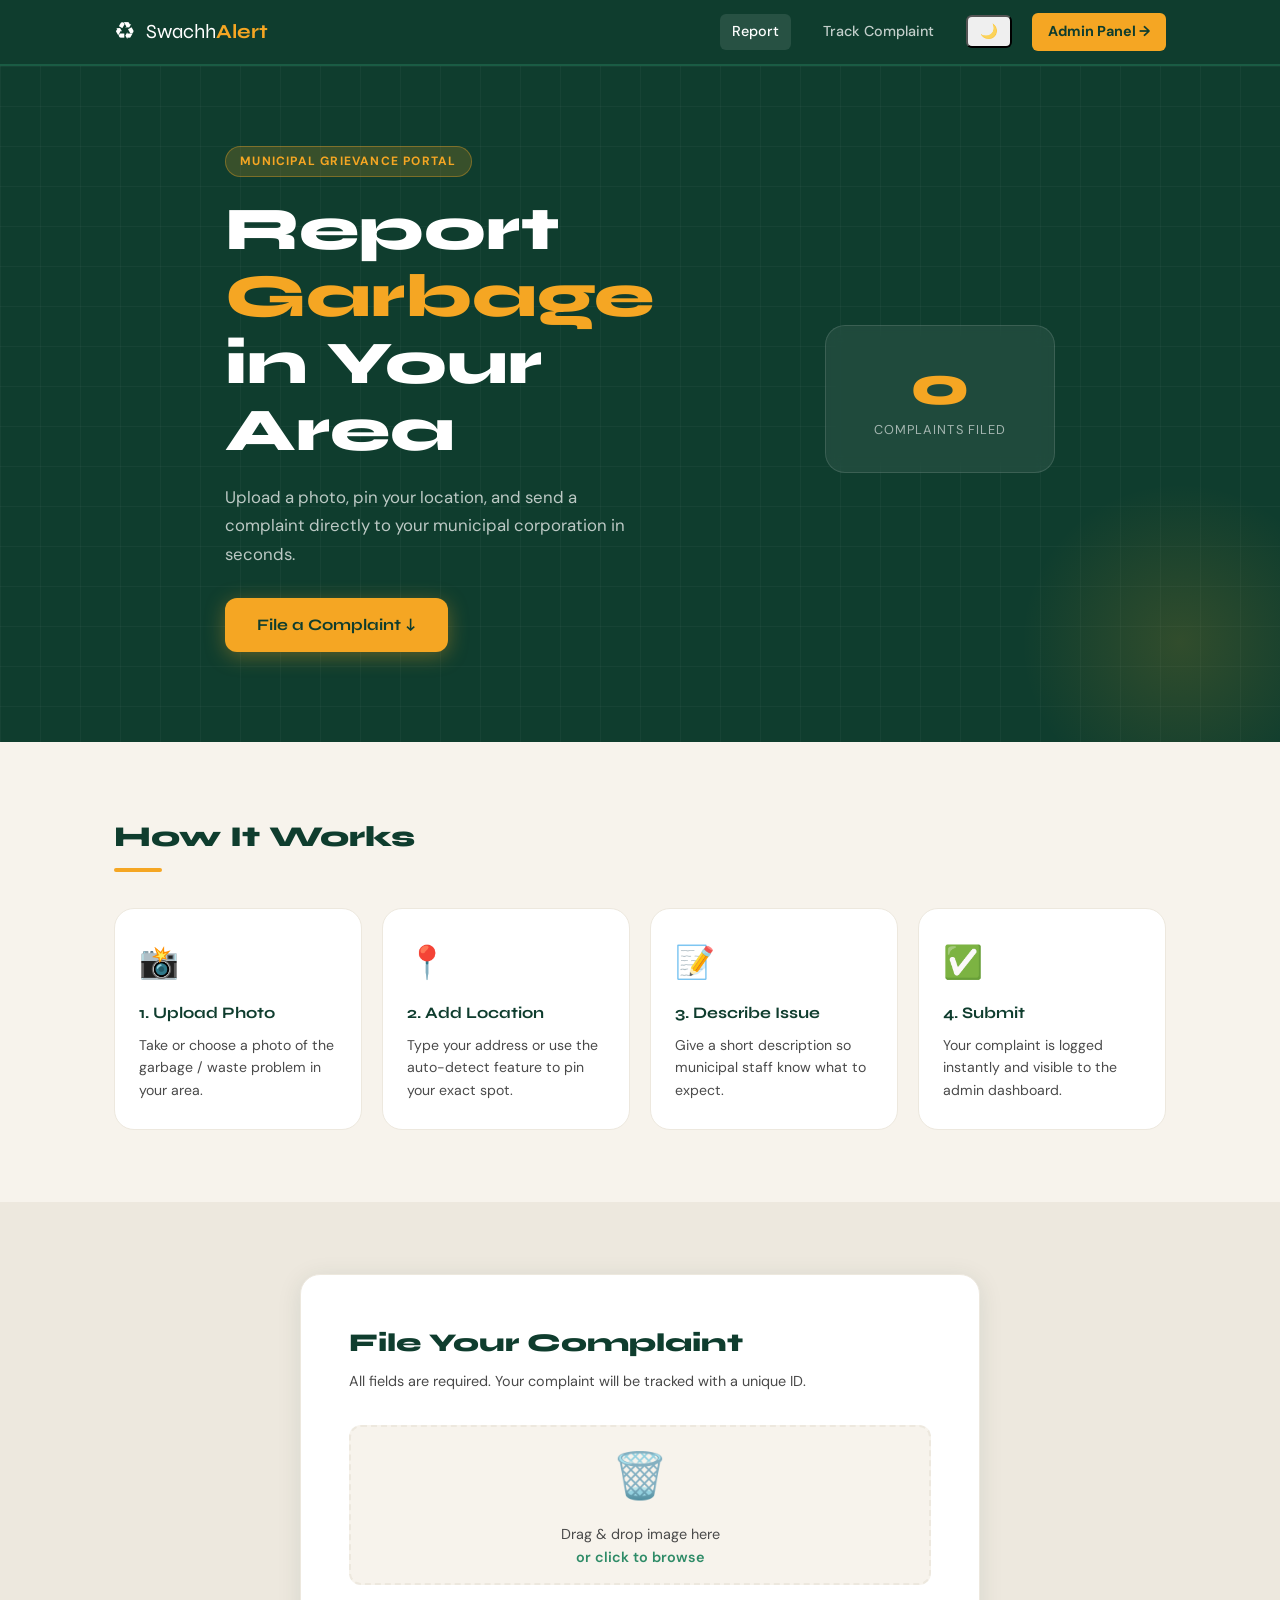
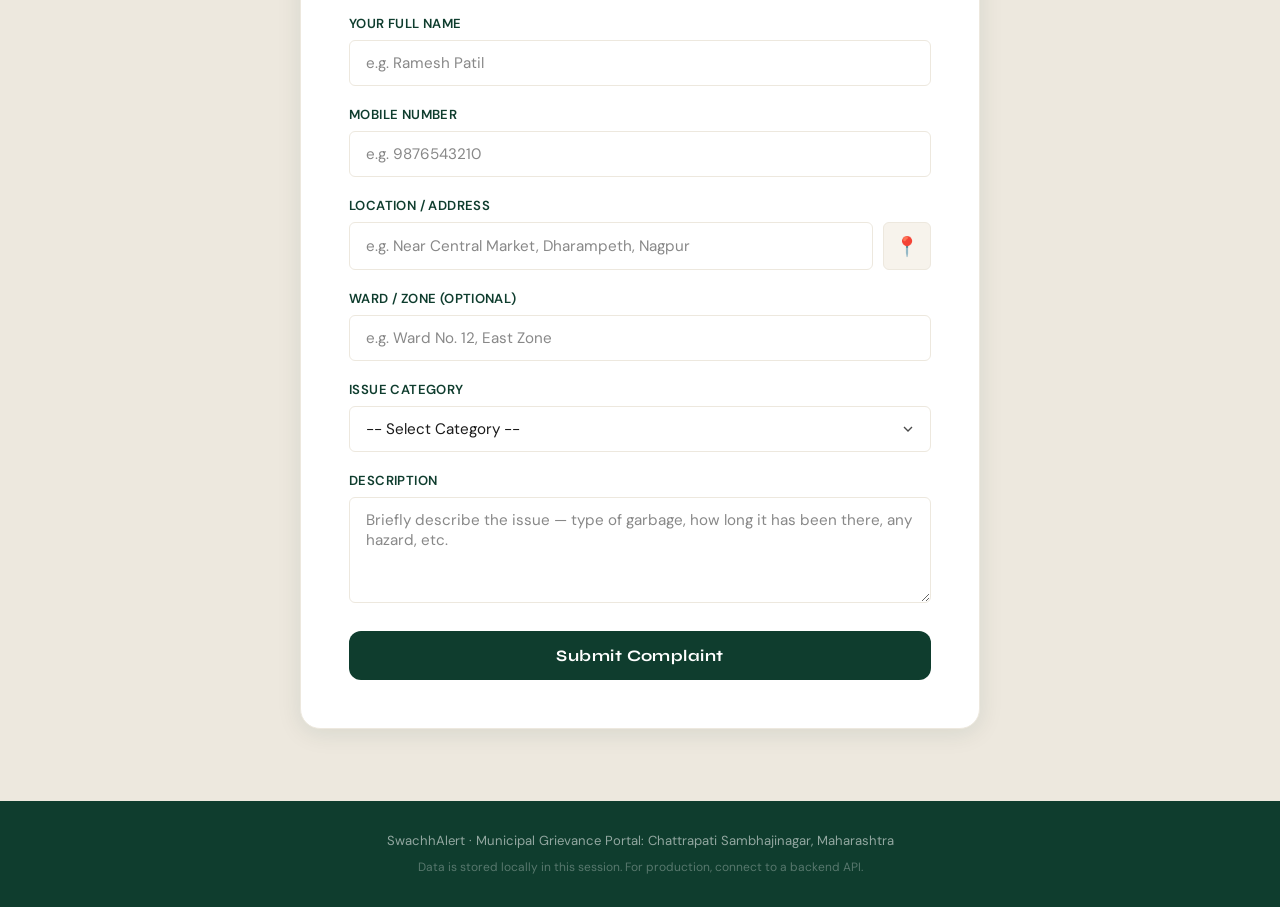
==== index.html @ c91b4a2e "Add files via upload" ====
<!DOCTYPE html>
<html lang="en">
<head>
  <meta charset="UTF-8" />
  <meta name="viewport" content="width=device-width, initial-scale=1.0" />
  <title>SwachhAlert — Report Garbage</title>
  <link rel="stylesheet" href="styles.css" />
  <link rel="preconnect" href="https://fonts.googleapis.com" />
  <link href="https://fonts.googleapis.com/css2?family=Syne:wght@400;600;700;800&family=DM+Sans:ital,wght@0,300;0,400;0,500;1,300&display=swap" rel="stylesheet" />
</head>
<body>

  <!-- ── HEADER ── -->
  <header class="site-header">
    <div class="header-inner">
      <div class="logo">
        <span class="logo-icon">♻</span>
        <span class="logo-text">Swachh<strong>Alert</strong></span>
      </div>
     <nav class="header-nav">
     <a href="index.html" class="nav-link active">Report</a>
     <a href="track.html" class="nav-link">Track Complaint</a>
    
     <button id="themeToggle" class="nav-link dark-mode">
     🌙
     </button>

     <a href="admin.html" class="nav-link admin-link">Admin Panel →</a>
     </nav>
     </div>
      </header>

  <!-- ── HERO ── -->
  <section class="hero">
    <div class="hero-bg-grid"></div>
    <div class="hero-content">
      <div class="badge">Municipal Grievance Portal</div>
      <h1 class="hero-title">Report <em>Garbage</em><br/>in Your Area</h1>
      <p class="hero-sub">Upload a photo, pin your location, and send a complaint directly to your municipal corporation in seconds.</p>
      <a href="#report-form" class="cta-btn">File a Complaint ↓</a>
    </div>
    <div class="hero-visual">
      <div class="stat-card">
        <span class="stat-num" id="stat-count">0</span>
        <span class="stat-label">Complaints Filed</span>
      </div>
    </div>
  </section>

  <!-- ── HOW IT WORKS ── -->
  <section class="how-it-works">
    <h2 class="section-title">How It Works</h2>
    <div class="steps-grid">
      <div class="step-card">
        <div class="step-icon">📸</div>
        <h3>1. Upload Photo</h3>
        <p>Take or choose a photo of the garbage / waste problem in your area.</p>
      </div>
      <div class="step-card">
        <div class="step-icon">📍</div>
        <h3>2. Add Location</h3>
        <p>Type your address or use the auto-detect feature to pin your exact spot.</p>
      </div>
      <div class="step-card">
        <div class="step-icon">📝</div>
        <h3>3. Describe Issue</h3>
        <p>Give a short description so municipal staff know what to expect.</p>
      </div>
      <div class="step-card">
        <div class="step-icon">✅</div>
        <h3>4. Submit</h3>
        <p>Your complaint is logged instantly and visible to the admin dashboard.</p>
      </div>
    </div>
  </section>

  <!-- ── REPORT FORM ── -->
  <section class="form-section" id="report-form">
    <div class="form-wrapper">
      <div class="form-header">
        <h2>File Your Complaint</h2>
        <p>All fields are required. Your complaint will be tracked with a unique ID.</p>
      </div>

      <!-- Upload Zone -->
      <div class="upload-zone" id="uploadZone">
        <input type="file" id="imageInput" accept="image/*" hidden />
        <div class="upload-placeholder" id="uploadPlaceholder">
          <div class="upload-icon">🗑️</div>
          <p class="upload-text">Drag &amp; drop image here<br/><span>or click to browse</span></p>
        </div>
        <img id="imagePreview" class="image-preview hidden" alt="Preview" />
        <button class="remove-img hidden" id="removeImg" type="button">✕ Remove</button>
      </div>

      <!-- Form Fields -->
      <div class="field-grid">
        <div class="field-group full">
          <label for="fullName">Your Full Name</label>
          <input type="text" id="fullName" placeholder="e.g. Ramesh Patil" />
        </div>
        <div class="field-group full">
          <label for="phone">Mobile Number</label>
          <input type="tel" id="phone" placeholder="e.g. 9876543210" maxlength="10" />
        </div>
        <div class="field-group full location-field">
          <label for="location">Location / Address</label>
          <div class="location-row">
            <input type="text" id="location" placeholder="e.g. Near Central Market, Dharampeth, Nagpur" />
            <button type="button" class="geo-btn" id="geoBtn" title="Auto-detect location">
              <span id="geoBtnIcon">📍</span>
            </button>
          </div>
        </div>
        <div class="field-group full">
          <label for="ward">Ward / Zone (optional)</label>
          <input type="text" id="ward" placeholder="e.g. Ward No. 12, East Zone" />
        </div>
        <div class="field-group full">
          <label for="category">Issue Category</label>
          <select id="category">
            <option value="">-- Select Category --</option>
            <option value="Overflowing Dustbin">Overflowing Dustbin</option>
            <option value="Illegal Dumping">Illegal Dumping</option>
            <option value="Garbage Not Collected">Garbage Not Collected</option>
            <option value="Road / Street Littering">Road / Street Littering</option>
            <option value="Construction Waste">Construction Waste</option>
            <option value="Other">Other</option>
          </select>
        </div>
        <div class="field-group full">
          <label for="description">Description</label>
          <textarea id="description" rows="4" placeholder="Briefly describe the issue — type of garbage, how long it has been there, any hazard, etc."></textarea>
        </div>
      </div>

      <div class="form-footer">
        <button type="button" class="submit-btn" id="submitBtn">
          <span id="submitLabel">Submit Complaint</span>
          <span id="submitSpinner" class="spinner hidden"></span>
        </button>
      </div>

      <!-- Success Toast -->
      <div class="toast hidden" id="toast">
        <span class="toast-icon">🎉</span>
        <div>
          <strong>Complaint Submitted!</strong>
          <p id="toastId"></p>
        </div>
      </div>
    </div>
  </section>

  <!-- ── FOOTER ── -->
  <footer class="site-footer">
    <p>SwachhAlert · Municipal Grievance Portal: Chattrapati Sambhajinagar, Maharashtra</p>
    <p class="footer-note">Data is stored locally in this session. For production, connect to a backend API.</p>
  </footer>

  <script src="app.js"></script>
</body>
</html>
---- styles.css ----
/* ═══════════════════════════════════════════════
   SwachhAlert — styles.css
   Theme: Clean civic utility × earthy urgency
   Palette: Deep forest green + warm amber + off-white
═══════════════════════════════════════════════ */

/* ── Reset & Base ── */
*, *::before, *::after { box-sizing: border-box; margin: 0; padding: 0; }

:root {
  --green-dark:  #0f3d2e;
  --green-mid:   #1a5c44;
  --green-light: #2e8b67;
  --amber:       #f5a623;
  --amber-light: #ffc85a;
  --cream:       #f7f3ec;
  --cream-dark:  #ede8de;
  --text-dark:   #1a1a1a;
  --text-mid:    #4a4a4a;
  --text-light:  #888;
  --white:       #ffffff;
  --danger:      #d94040;
  --radius-sm:   6px;
  --radius-md:   12px;
  --radius-lg:   20px;
  --shadow-soft: 0 4px 24px rgba(15,61,46,.10);
  --shadow-card: 0 2px 14px rgba(15,61,46,.08);
  --transition:  .22s cubic-bezier(.4,0,.2,1);
  --font-display: 'Syne', sans-serif;
  --font-body:    'DM Sans', sans-serif;
}

html { scroll-behavior: smooth; }

body {
  font-family: var(--font-body);
  background: var(--cream);
  color: var(--text-dark);
  line-height: 1.6;
  overflow-x: hidden;
}

/* ── Header ── */
.site-header {
  position: sticky;
  top: 0;
  z-index: 100;
  background: var(--green-dark);
  backdrop-filter: blur(12px);
  border-bottom: 2px solid var(--green-mid);
}
.header-inner {
  max-width: 1100px;
  margin: 0 auto;
  padding: 0 24px;
  height: 64px;
  display: flex;
  align-items: center;
  justify-content: space-between;
}
.logo {
  display: flex;
  align-items: center;
  gap: 10px;
  font-family: var(--font-display);
  font-size: 1.25rem;
  color: var(--white);
  text-decoration: none;
}
.logo-icon { font-size: 1.5rem; }
.logo-text strong { color: var(--amber); }
.header-nav { display: flex; gap: 20px; align-items: center; }
.nav-link {
  color: rgba(255,255,255,.75);
  text-decoration: none;
  font-size: .9rem;
  font-weight: 500;
  padding: 6px 12px;
  border-radius: var(--radius-sm);
  transition: var(--transition);
}
.nav-link:hover, .nav-link.active { color: var(--white); background: rgba(255,255,255,.1); }
.admin-link {
  background: var(--amber);
  color: var(--green-dark) !important;
  font-weight: 700;
  padding: 7px 16px;
}
.admin-link:hover { background: var(--amber-light); }

/* ── Hero ── */
.hero {
  position: relative;
  background: var(--green-dark);
  color: var(--white);
  padding: 80px 24px 90px;
  overflow: hidden;
  display: flex;
  align-items: center;
  justify-content: center;
  gap: 60px;
  flex-wrap: wrap;
}
.hero-bg-grid {
  position: absolute;
  inset: 0;
  background-image:
    linear-gradient(rgba(255,255,255,.03) 1px, transparent 1px),
    linear-gradient(90deg, rgba(255,255,255,.03) 1px, transparent 1px);
  background-size: 40px 40px;
  pointer-events: none;
}
.hero::after {
  content: '';
  position: absolute;
  bottom: -60px; right: -60px;
  width: 320px; height: 320px;
  border-radius: 50%;
  background: radial-gradient(circle, rgba(245,166,35,.15), transparent 70%);
  pointer-events: none;
}
.hero-content { position: relative; max-width: 540px; }
.badge {
  display: inline-block;
  background: rgba(245,166,35,.18);
  color: var(--amber);
  border: 1px solid rgba(245,166,35,.35);
  font-size: .75rem;
  font-weight: 700;
  letter-spacing: .1em;
  text-transform: uppercase;
  padding: 5px 14px;
  border-radius: 100px;
  margin-bottom: 20px;
}
.hero-title {
  font-family: var(--font-display);
  font-size: clamp(2.4rem, 5vw, 3.8rem);
  font-weight: 800;
  line-height: 1.1;
  margin-bottom: 18px;
}
.hero-title em {
  font-style: normal;
  color: var(--amber);
  position: relative;
}
.hero-sub {
  color: rgba(255,255,255,.72);
  font-size: 1.05rem;
  max-width: 420px;
  margin-bottom: 30px;
  line-height: 1.7;
}
.cta-btn {
  display: inline-block;
  background: var(--amber);
  color: var(--green-dark);
  font-family: var(--font-display);
  font-weight: 700;
  font-size: 1rem;
  padding: 14px 32px;
  border-radius: var(--radius-md);
  text-decoration: none;
  transition: var(--transition);
  box-shadow: 0 4px 20px rgba(245,166,35,.35);
}
.cta-btn:hover {
  background: var(--amber-light);
  transform: translateY(-2px);
  box-shadow: 0 8px 28px rgba(245,166,35,.45);
}
.hero-visual { position: relative; z-index: 1; }
.stat-card {
  background: rgba(255,255,255,.07);
  border: 1px solid rgba(255,255,255,.12);
  backdrop-filter: blur(8px);
  border-radius: var(--radius-lg);
  padding: 32px 48px;
  text-align: center;
  min-width: 180px;
}
.stat-num {
  display: block;
  font-family: var(--font-display);
  font-size: 3.5rem;
  font-weight: 800;
  color: var(--amber);
  line-height: 1;
}
.stat-label {
  display: block;
  font-size: .8rem;
  letter-spacing: .08em;
  text-transform: uppercase;
  color: rgba(255,255,255,.6);
  margin-top: 6px;
}

/* ── How It Works ── */
.how-it-works {
  max-width: 1100px;
  margin: 0 auto;
  padding: 72px 24px;
}
.section-title {
  font-family: var(--font-display);
  font-size: 1.8rem;
  font-weight: 800;
  color: var(--green-dark);
  margin-bottom: 36px;
  position: relative;
  display: inline-block;
}
.section-title::after {
  content: '';
  display: block;
  width: 48px; height: 4px;
  background: var(--amber);
  border-radius: 2px;
  margin-top: 8px;
}
.steps-grid {
  display: grid;
  grid-template-columns: repeat(auto-fit, minmax(220px, 1fr));
  gap: 20px;
}
.step-card {
  background: var(--white);
  border: 1px solid var(--cream-dark);
  border-radius: var(--radius-lg);
  padding: 28px 24px;
  transition: var(--transition);
  position: relative;
  overflow: hidden;
}
.step-card::before {
  content: '';
  position: absolute;
  top: 0; left: 0; right: 0;
  height: 3px;
  background: linear-gradient(90deg, var(--green-light), var(--amber));
  transform: scaleX(0);
  transform-origin: left;
  transition: var(--transition);
}
.step-card:hover { box-shadow: var(--shadow-soft); transform: translateY(-3px); }
.step-card:hover::before { transform: scaleX(1); }
.step-icon { font-size: 2rem; margin-bottom: 12px; display: block; }
.step-card h3 {
  font-family: var(--font-display);
  font-size: 1rem;
  font-weight: 700;
  color: var(--green-dark);
  margin-bottom: 8px;
}
.step-card p { font-size: .88rem; color: var(--text-mid); line-height: 1.6; }

/* ── Form Section ── */
.form-section {
  background: var(--cream-dark);
  padding: 72px 24px;
}
.form-wrapper {
  background: var(--white);
  border-radius: var(--radius-lg);
  box-shadow: var(--shadow-soft);
  max-width: 680px;
  margin: 0 auto;
  padding: 48px;
  border: 1px solid var(--cream-dark);
}
.form-header { margin-bottom: 32px; }
.form-header h2 {
  font-family: var(--font-display);
  font-size: 1.6rem;
  font-weight: 800;
  color: var(--green-dark);
  margin-bottom: 6px;
}
.form-header p { color: var(--text-mid); font-size: .9rem; }

/* Upload Zone */
.upload-zone {
  border: 2px dashed var(--cream-dark);
  border-radius: var(--radius-md);
  background: var(--cream);
  min-height: 160px;
  display: flex;
  align-items: center;
  justify-content: center;
  flex-direction: column;
  position: relative;
  cursor: pointer;
  transition: var(--transition);
  margin-bottom: 28px;
  overflow: hidden;
}
.upload-zone:hover, .upload-zone.dragover {
  border-color: var(--green-light);
  background: rgba(46,139,103,.05);
}
.upload-placeholder { text-align: center; pointer-events: none; }
.upload-icon { font-size: 2.8rem; margin-bottom: 10px; display: block; }
.upload-text { color: var(--text-mid); font-size: .9rem; line-height: 1.6; }
.upload-text span { color: var(--green-light); font-weight: 600; }
.image-preview {
  width: 100%; max-height: 280px;
  object-fit: cover;
  border-radius: calc(var(--radius-md) - 2px);
  display: block;
}
.remove-img {
  position: absolute;
  top: 10px; right: 10px;
  background: rgba(0,0,0,.55);
  color: #fff;
  border: none;
  border-radius: var(--radius-sm);
  padding: 4px 10px;
  font-size: .8rem;
  cursor: pointer;
  transition: var(--transition);
}
.remove-img:hover { background: var(--danger); }

/* Fields */
.field-grid { display: grid; gap: 18px; }
.field-group { display: flex; flex-direction: column; gap: 6px; }
.field-group.full { grid-column: 1 / -1; }
label {
  font-size: .82rem;
  font-weight: 600;
  letter-spacing: .03em;
  color: var(--green-dark);
  text-transform: uppercase;
}
input, select, textarea {
  width: 100%;
  padding: 12px 16px;
  border: 1.5px solid var(--cream-dark);
  border-radius: var(--radius-sm);
  font-family: var(--font-body);
  font-size: .95rem;
  color: var(--text-dark);
  background: var(--white);
  transition: var(--transition);
  outline: none;
  appearance: none;
}
input:focus, select:focus, textarea:focus {
  border-color: var(--green-light);
  box-shadow: 0 0 0 3px rgba(46,139,103,.12);
}
input::placeholder, textarea::placeholder { color: var(--text-light); }
textarea { resize: vertical; min-height: 96px; }
select {
  background-image: url("data:image/svg+xml,%3Csvg xmlns='http://www.w3.org/2000/svg' width='16' height='16' viewBox='0 0 24 24' fill='none' stroke='%234a4a4a' stroke-width='2'%3E%3Cpolyline points='6 9 12 15 18 9'/%3E%3C/svg%3E");
  background-repeat: no-repeat;
  background-position: right 14px center;
  padding-right: 40px;
  cursor: pointer;
}

/* Location row */
.location-row { display: flex; gap: 10px; }
.location-row input { flex: 1; }
.geo-btn {
  flex-shrink: 0;
  width: 48px; height: 48px;
  border: 1.5px solid var(--cream-dark);
  border-radius: var(--radius-sm);
  background: var(--cream);
  font-size: 1.2rem;
  cursor: pointer;
  transition: var(--transition);
  display: flex;
  align-items: center;
  justify-content: center;
}
.geo-btn:hover { background: var(--green-dark); border-color: var(--green-dark); }

/* Submit */
.form-footer { margin-top: 28px; }
.submit-btn {
  width: 100%;
  padding: 15px;
  background: var(--green-dark);
  color: var(--white);
  font-family: var(--font-display);
  font-size: 1rem;
  font-weight: 700;
  border: none;
  border-radius: var(--radius-md);
  cursor: pointer;
  transition: var(--transition);
  display: flex;
  align-items: center;
  justify-content: center;
  gap: 10px;
  letter-spacing: .03em;
}
.submit-btn:hover { background: var(--green-mid); transform: translateY(-1px); box-shadow: 0 6px 20px rgba(15,61,46,.25); }
.submit-btn:active { transform: translateY(0); }
.spinner {
  width: 18px; height: 18px;
  border: 2px solid rgba(255,255,255,.3);
  border-top-color: #fff;
  border-radius: 50%;
  animation: spin .7s linear infinite;
}
@keyframes spin { to { transform: rotate(360deg); } }

/* Toast */
.toast {
  display: flex;
  align-items: flex-start;
  gap: 14px;
  margin-top: 20px;
  padding: 18px 20px;
  background: #e8f5ef;
  border: 1.5px solid #a3d9bc;
  border-radius: var(--radius-md);
  animation: slideIn .3s ease;
}
@keyframes slideIn { from { opacity:0; transform:translateY(8px); } to { opacity:1; transform:translateY(0); } }
.toast-icon { font-size: 1.4rem; flex-shrink: 0; }
.toast strong { display: block; color: var(--green-dark); font-family: var(--font-display); margin-bottom: 2px; }
.toast p { font-size: .82rem; color: var(--text-mid); }

/* ── Footer ── */
.site-footer {
  background: var(--green-dark);
  color: rgba(255,255,255,.55);
  text-align: center;
  padding: 28px 24px;
  font-size: .82rem;
  line-height: 1.8;
}
.footer-note { font-size: .75rem; color: rgba(255,255,255,.3); margin-top: 4px; }

/* ── Admin Styles (used in admin.html) ── */

/* Admin header / hero */
.admin-hero {
  background: var(--green-dark);
  color: var(--white);
  padding: 48px 24px 40px;
  border-bottom: 3px solid var(--amber);
}
.admin-hero-inner {
  max-width: 1200px;
  margin: 0 auto;
  display: flex;
  align-items: center;
  justify-content: space-between;
  flex-wrap: wrap;
  gap: 16px;
}
.admin-hero h1 {
  font-family: var(--font-display);
  font-size: 2rem;
  font-weight: 800;
}
.admin-hero h1 span { color: var(--amber); }
.admin-hero p { color: rgba(255,255,255,.65); font-size: .9rem; margin-top: 4px; }
.admin-stats {
  display: flex;
  gap: 12px;
  flex-wrap: wrap;
}
.astat {
  background: rgba(255,255,255,.08);
  border: 1px solid rgba(255,255,255,.12);
  border-radius: var(--radius-md);
  padding: 14px 22px;
  text-align: center;
  min-width: 110px;
}
.astat-num {
  display: block;
  font-family: var(--font-display);
  font-size: 1.7rem;
  font-weight: 800;
  color: var(--amber);
  line-height: 1;
}
.astat-label { font-size: .7rem; text-transform: uppercase; letter-spacing: .07em; color: rgba(255,255,255,.55); margin-top: 4px; display: block; }

/* Admin toolbar */
.admin-toolbar {
  max-width: 1200px;
  margin: 28px auto 0;
  padding: 0 24px;
  display: flex;
  gap: 12px;
  flex-wrap: wrap;
  align-items: center;
  justify-content: space-between;
}
.search-box {
  flex: 1;
  min-width: 200px;
  max-width: 340px;
  padding: 10px 16px;
  border: 1.5px solid var(--cream-dark);
  border-radius: var(--radius-sm);
  font-family: var(--font-body);
  font-size: .9rem;
  outline: none;
  transition: var(--transition);
}
.search-box:focus { border-color: var(--green-light); box-shadow: 0 0 0 3px rgba(46,139,103,.12); }
.filter-row { display: flex; gap: 8px; flex-wrap: wrap; }
.filter-btn {
  padding: 8px 16px;
  border: 1.5px solid var(--cream-dark);
  border-radius: 100px;
  background: var(--white);
  font-family: var(--font-body);
  font-size: .82rem;
  font-weight: 500;
  cursor: pointer;
  transition: var(--transition);
  color: var(--text-mid);
}
.filter-btn:hover, .filter-btn.active {
  background: var(--green-dark);
  border-color: var(--green-dark);
  color: var(--white);
}
.clear-btn {
  padding: 8px 18px;
  background: var(--danger);
  color: var(--white);
  border: none;
  border-radius: var(--radius-sm);
  font-family: var(--font-display);
  font-size: .82rem;
  font-weight: 700;
  cursor: pointer;
  transition: var(--transition);
}
.clear-btn:hover { opacity: .85; }

/* Complaints grid */
.complaints-section {
  max-width: 1200px;
  margin: 28px auto 60px;
  padding: 0 24px;
}
.complaints-grid {
  display: grid;
  grid-template-columns: repeat(auto-fill, minmax(320px, 1fr));
  gap: 20px;
}
.complaint-card {
  background: var(--white);
  border: 1px solid var(--cream-dark);
  border-radius: var(--radius-lg);
  overflow: hidden;
  box-shadow: var(--shadow-card);
  transition: var(--transition);
  display: flex;
  flex-direction: column;
}
.complaint-card:hover { box-shadow: var(--shadow-soft); transform: translateY(-2px); }
.complaint-img {
  width: 100%; height: 180px;
  object-fit: cover;
  display: block;
  background: var(--cream-dark);
}
.complaint-img-placeholder {
  width: 100%; height: 180px;
  background: var(--cream-dark);
  display: flex;
  align-items: center;
  justify-content: center;
  font-size: 3rem;
  color: var(--text-light);
}
.complaint-body { padding: 18px 20px; flex: 1; display: flex; flex-direction: column; gap: 8px; }
.complaint-id {
  font-size: .72rem;
  font-weight: 700;
  letter-spacing: .08em;
  text-transform: uppercase;
  color: var(--text-light);
}
.complaint-category {
  display: inline-block;
  background: rgba(46,139,103,.12);
  color: var(--green-mid);
  font-size: .75rem;
  font-weight: 700;
  padding: 3px 10px;
  border-radius: 100px;
  width: fit-content;
}
.complaint-name { font-family: var(--font-display); font-weight: 700; font-size: 1rem; color: var(--green-dark); }
.complaint-location { font-size: .83rem; color: var(--text-mid); }
.complaint-location::before { content: '📍 '; }
.complaint-desc { font-size: .85rem; color: var(--text-mid); line-height: 1.55; flex: 1; }
.complaint-meta { display: flex; align-items: center; justify-content: space-between; margin-top: 6px; padding-top: 10px; border-top: 1px solid var(--cream-dark); }
.complaint-date { font-size: .75rem; color: var(--text-light); }
.status-badge {
  font-size: .72rem;
  font-weight: 700;
  padding: 4px 12px;
  border-radius: 100px;
  text-transform: uppercase;
  letter-spacing: .05em;
  cursor: pointer;
  border: none;
  transition: var(--transition);
}
.status-pending { background: #fff3cd; color: #856404; }
.status-reviewing { background: #cfe2ff; color: #084298; }
.status-resolved { background: #d1e7dd; color: #0a3622; }

/* Empty State */
.empty-state {
  text-align: center;
  padding: 64px 24px;
  color: var(--text-light);
}
.empty-state .empty-icon { font-size: 4rem; margin-bottom: 16px; display: block; }
.empty-state p { font-size: 1rem; color: var(--text-mid); }

/* Modal */
.modal-overlay {
  position: fixed; inset: 0;
  background: rgba(0,0,0,.55);
  display: flex;
  align-items: center;
  justify-content: center;
  z-index: 999;
  padding: 16px;
  animation: fadeIn .2s ease;
}
@keyframes fadeIn { from { opacity:0; } to { opacity:1; } }
.modal {
  background: var(--white);
  border-radius: var(--radius-lg);
  max-width: 560px;
  width: 100%;
  max-height: 90vh;
  overflow-y: auto;
  box-shadow: 0 20px 60px rgba(0,0,0,.3);
  animation: slideUp .3s ease;
}
@keyframes slideUp { from { transform: translateY(20px); opacity:0; } to { transform: translateY(0); opacity:1; } }
.modal-img { width: 100%; max-height: 240px; object-fit: cover; border-radius: var(--radius-lg) var(--radius-lg) 0 0; }
.modal-body { padding: 28px; }
.modal-body h2 { font-family: var(--font-display); font-size: 1.3rem; color: var(--green-dark); margin-bottom: 14px; }
.modal-row { display: flex; gap: 8px; margin-bottom: 8px; font-size: .9rem; }
.modal-row strong { min-width: 110px; color: var(--text-mid); font-weight: 600; }
.modal-close {
  position: sticky;
  bottom: 0;
  width: 100%;
  padding: 14px;
  background: var(--green-dark);
  color: var(--white);
  font-family: var(--font-display);
  font-weight: 700;
  border: none;
  border-radius: 0 0 var(--radius-lg) var(--radius-lg);
  cursor: pointer;
  font-size: .95rem;
  transition: var(--transition);
}
.modal-close:hover { background: var(--green-mid); }

/* ── Utilities ── */
.hidden { display: none !important; }

/* ── Responsive ── */
@media (max-width: 640px) {
  .hero { padding: 48px 20px 60px; flex-direction: column; text-align: center; }
  .hero-sub { margin: 0 auto 24px; }
  .form-wrapper { padding: 28px 18px; }
  .admin-hero-inner { flex-direction: column; }
  .admin-toolbar { flex-direction: column; align-items: stretch; }
  .search-box { max-width: 100%; }
}
  /* Dark Mode */

body.dark-mode {
  background: #121212;
  color: #ffffff;
}

body.dark-mode .form-wrapper,
body.dark-mode .step-card,
body.dark-mode .complaint-card {
  background: #1e1e1e;
  color: #ffffff;
  border-color: #333;
}

body.dark-mode input,
body.dark-mode textarea,
body.dark-mode select {
  background: #2a2a2a;
  color: white;
  border-color: #444;
}

body.dark-mode .form-section {
  background: #181818;
}

body.dark-mode .site-footer {
  background: #000;
}

body.dark-mode .upload-zone {
  background: #222;
  border-color: #444;
}

body.dark-mode .section-title,
body.dark-mode .form-header h2,
body.dark-mode label {
  color: white;
}
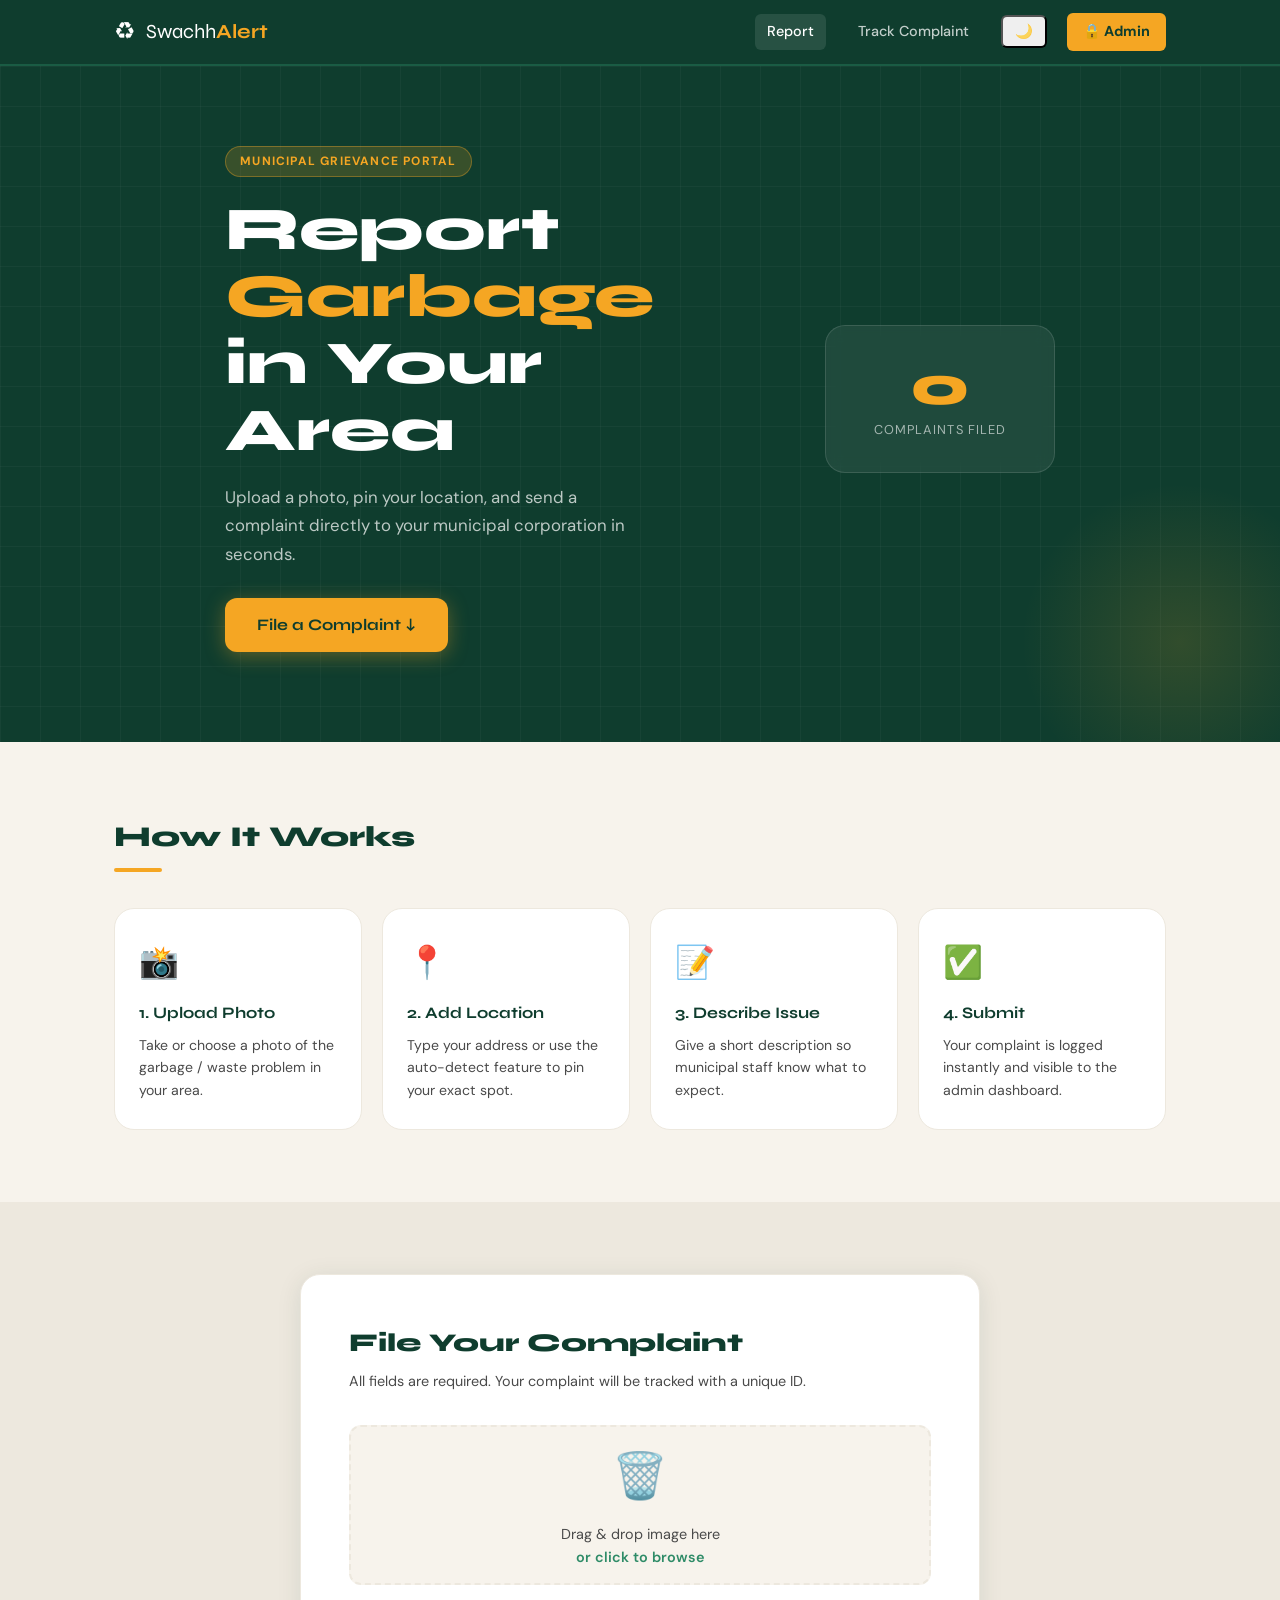
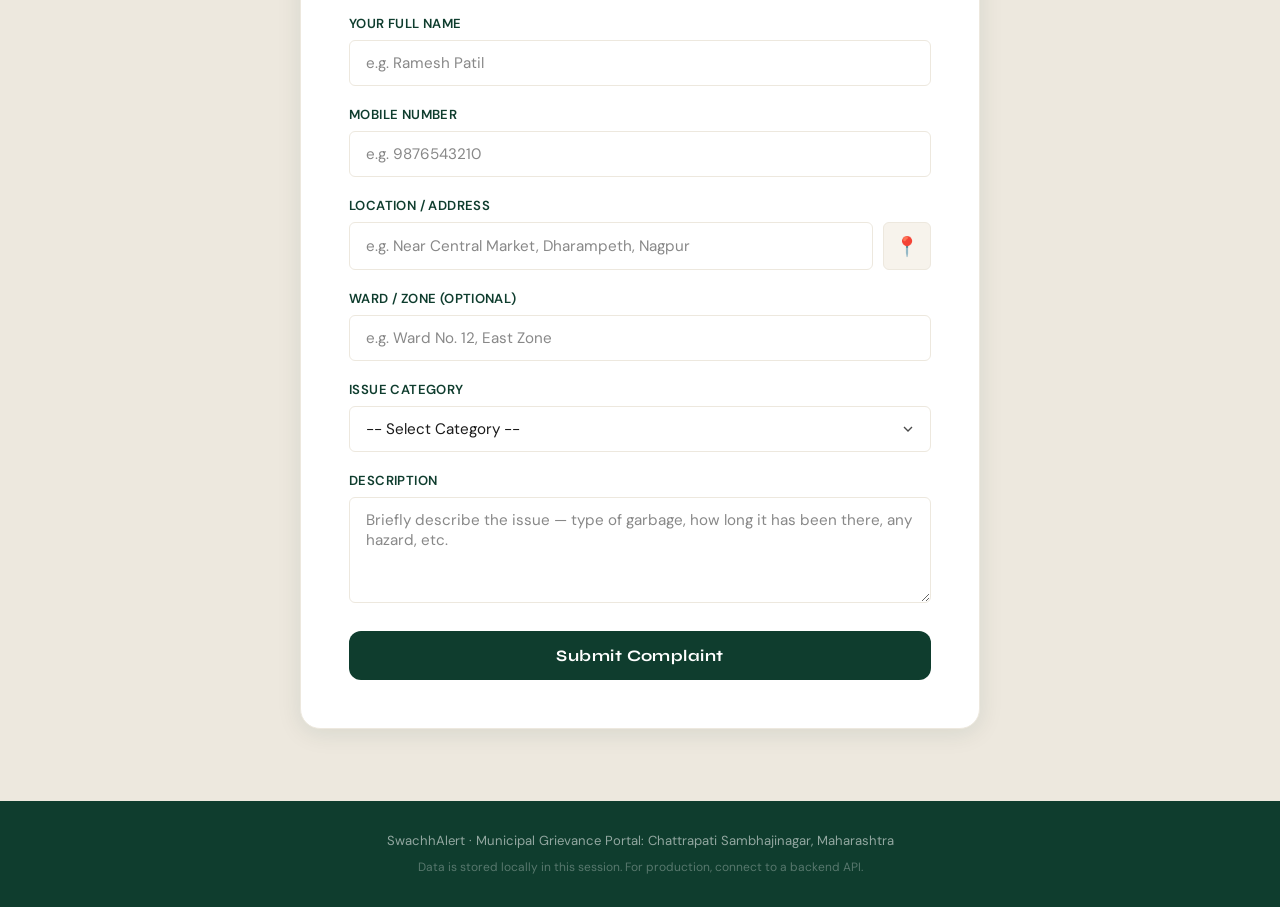
==== commit 3800dde6: "Update index.html" ====
--- a/index.html
+++ b/index.html
@@ -25,7 +25,9 @@
      🌙
      </button>
 
-     <a href="admin.html" class="nav-link admin-link">Admin Panel →</a>
+<a href="admin.html" class="nav-link admin-link">
+🔒 Admin
+</a>
      </nav>
      </div>
       </header>
@@ -160,4 +162,4 @@
 
   <script src="app.js"></script>
 </body>
-</html>+</html>
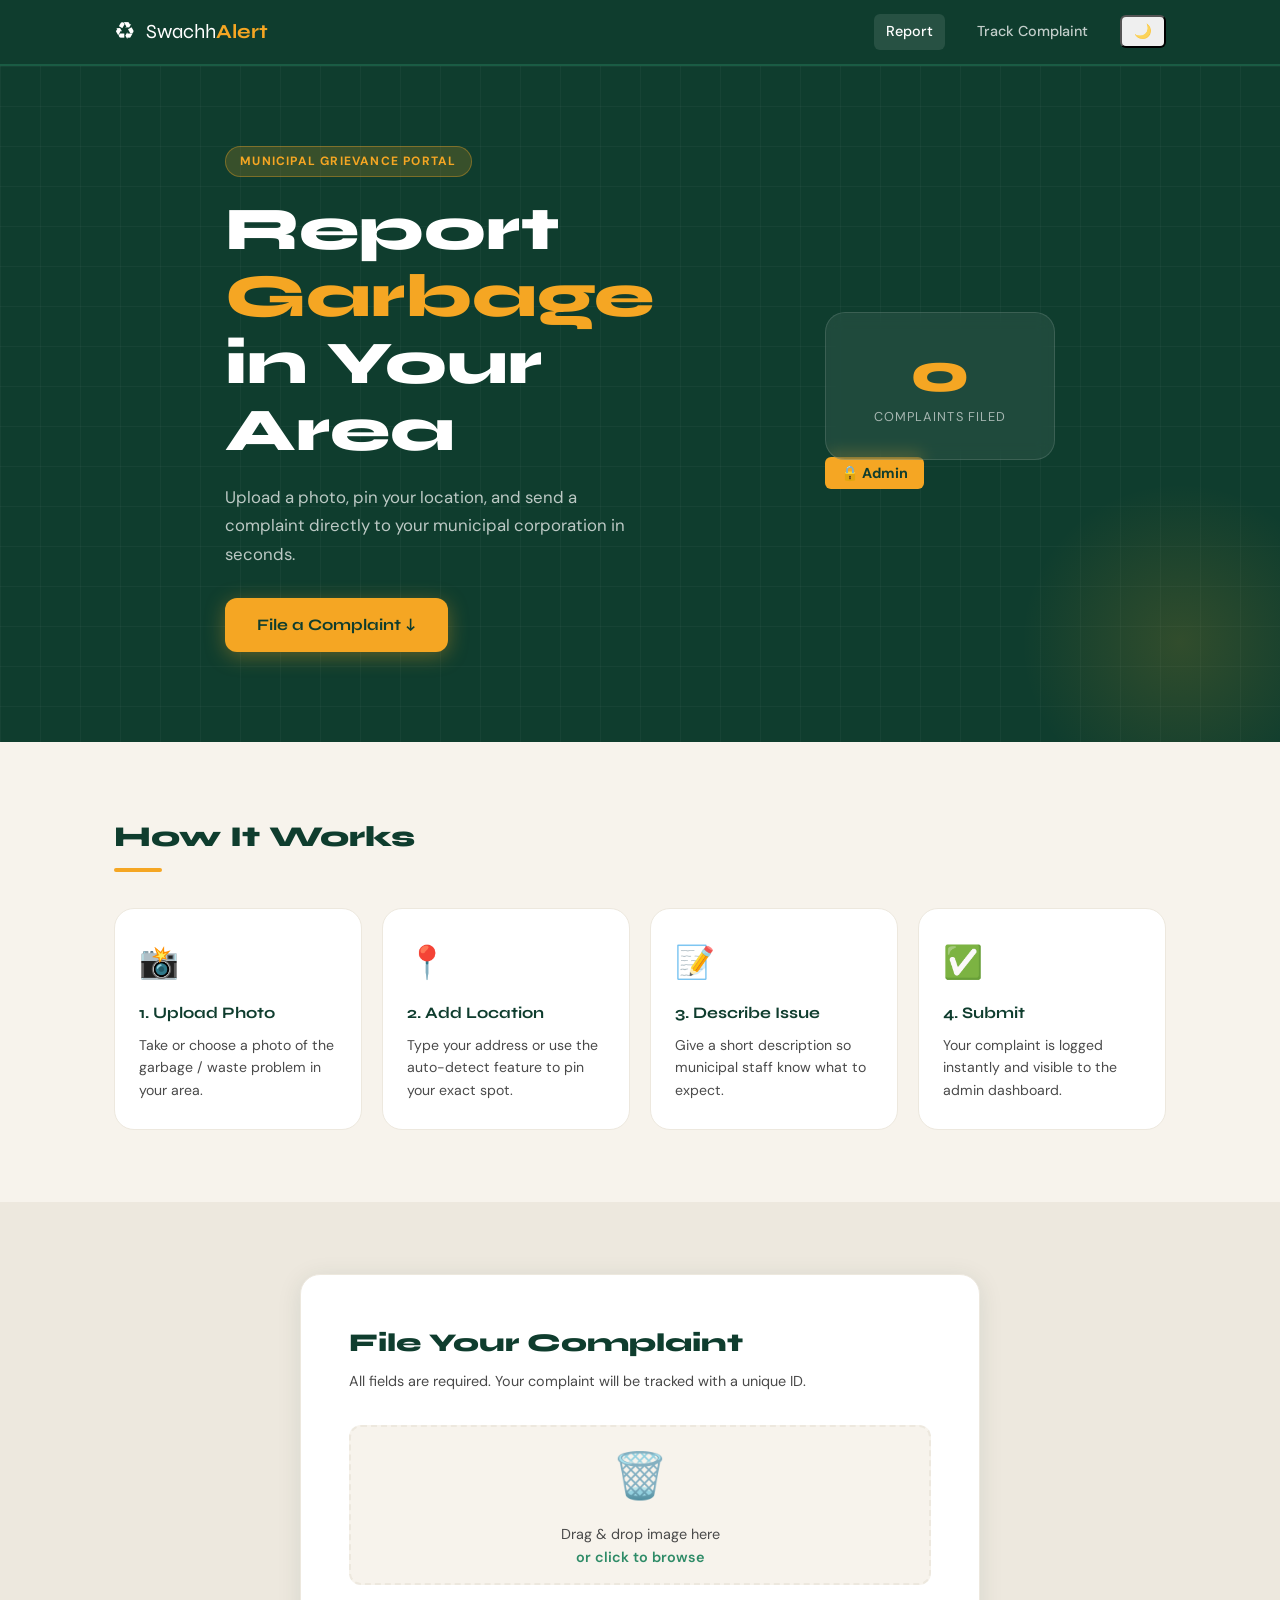
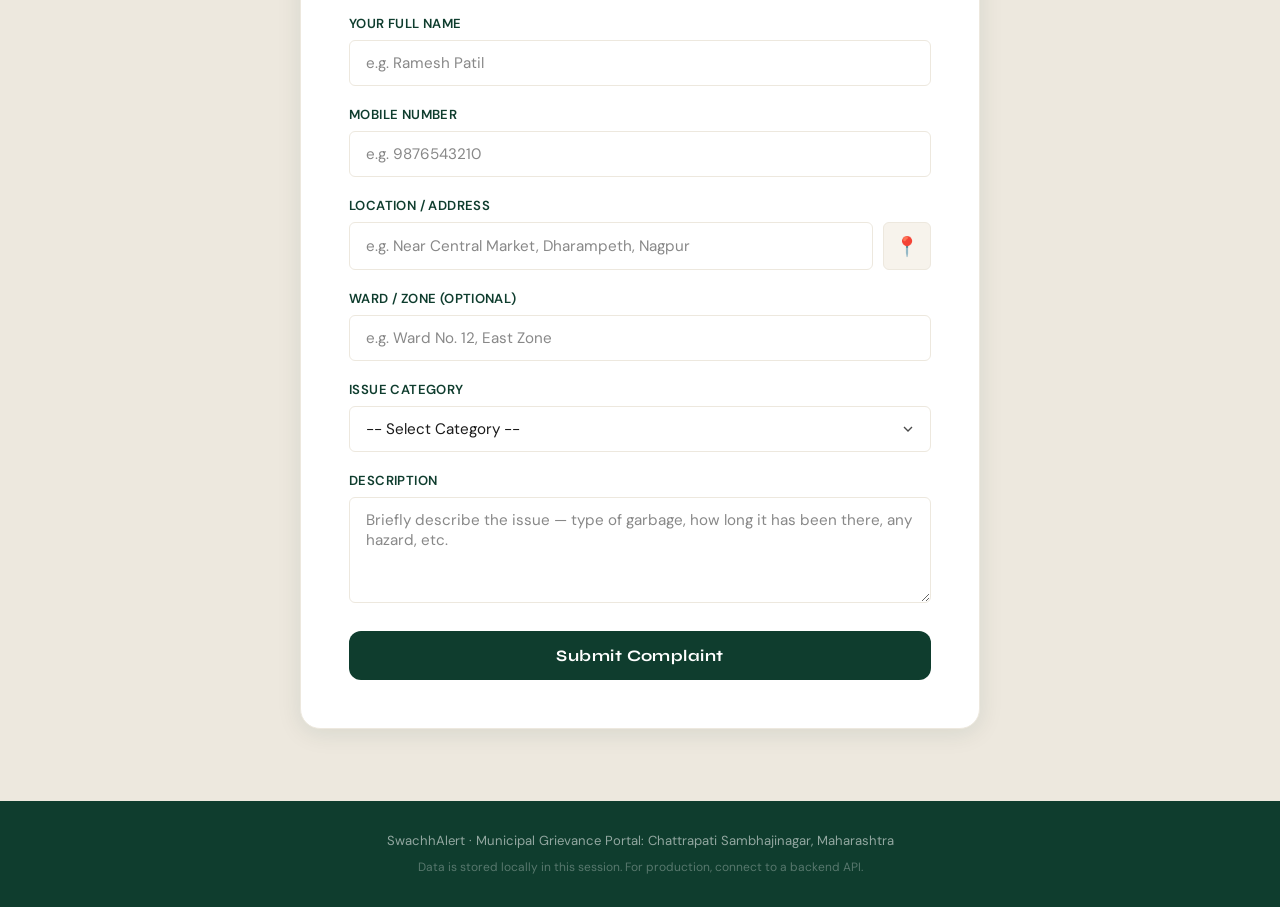
==== commit abcc9b40: "Update index.html" ====
--- a/index.html
+++ b/index.html
@@ -25,9 +25,7 @@
      🌙
      </button>
 
-<a href="admin.html" class="nav-link admin-link">
-🔒 Admin
-</a>
+ 
      </nav>
      </div>
       </header>
@@ -46,6 +44,9 @@
         <span class="stat-num" id="stat-count">0</span>
         <span class="stat-label">Complaints Filed</span>
       </div>
+      <a href="admin.html" class="nav-link admin-link">
+      🔒 Admin
+     </a>
     </div>
   </section>
 
